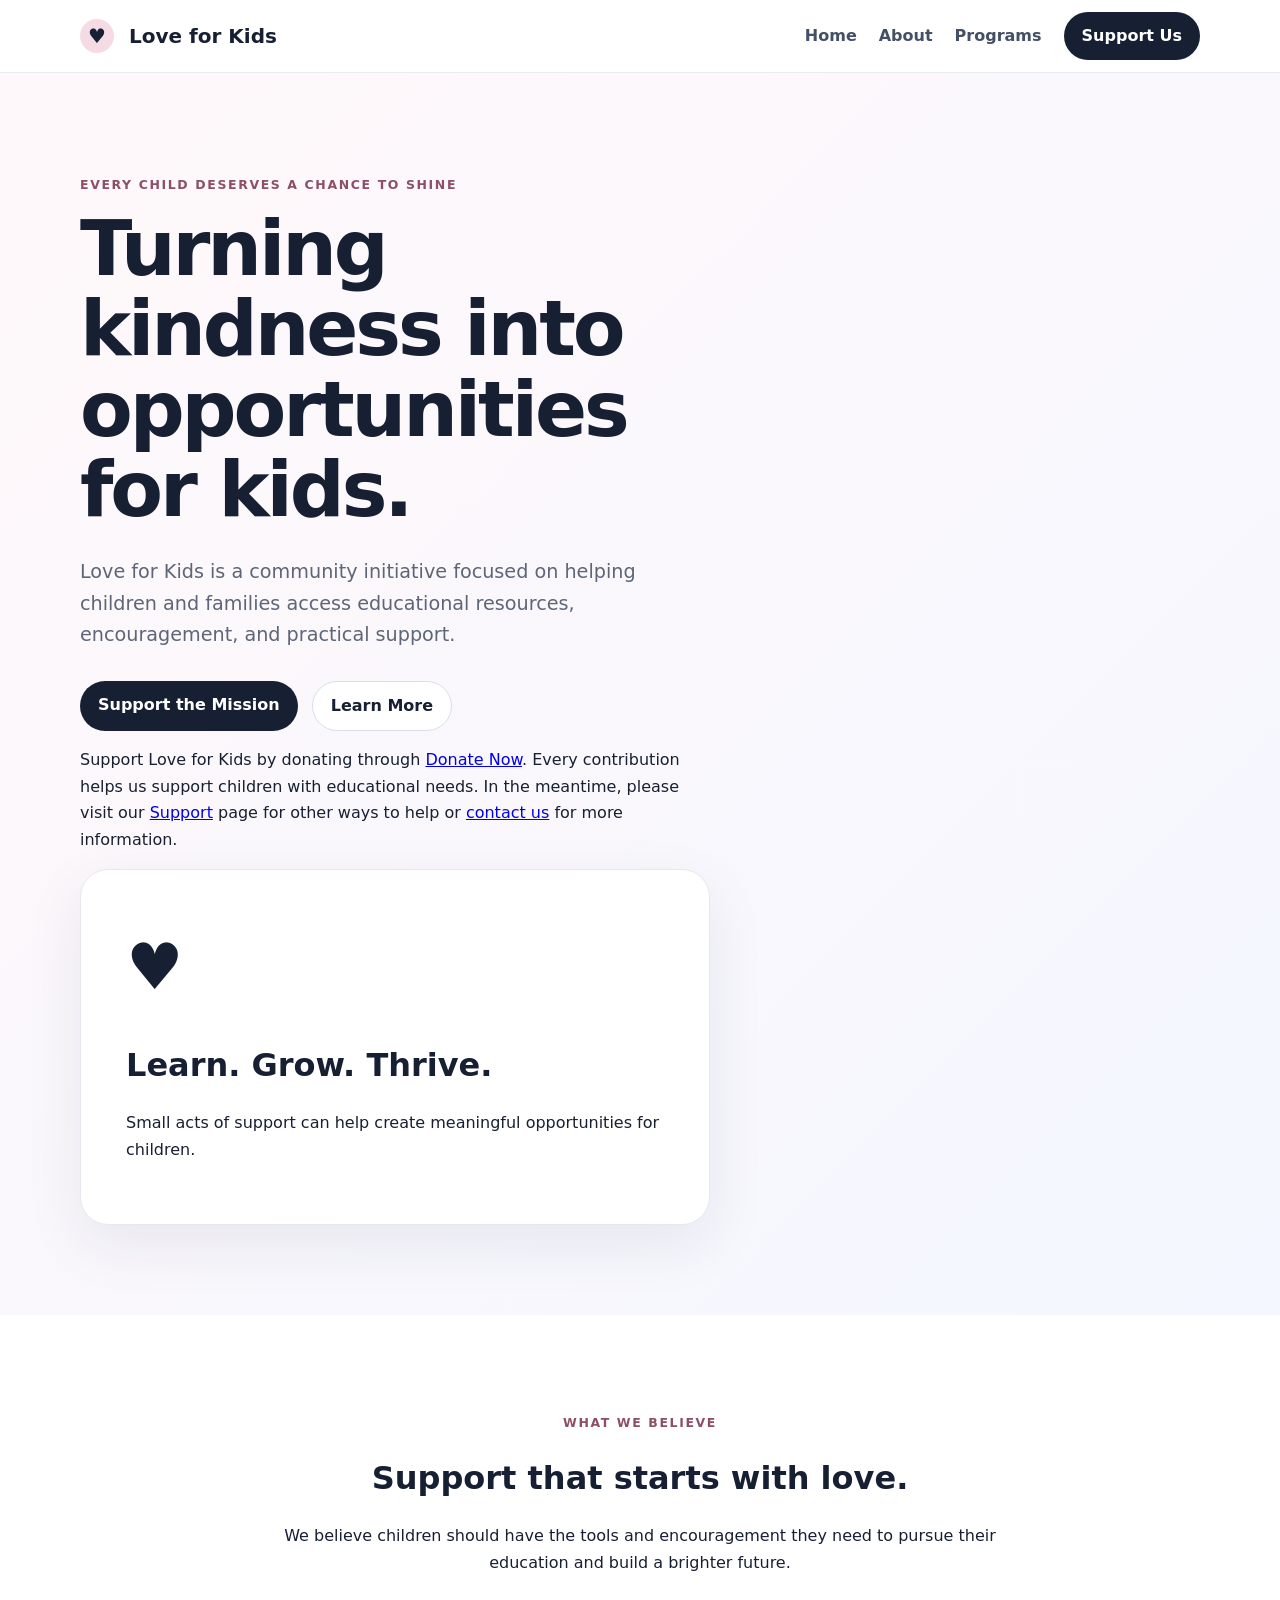
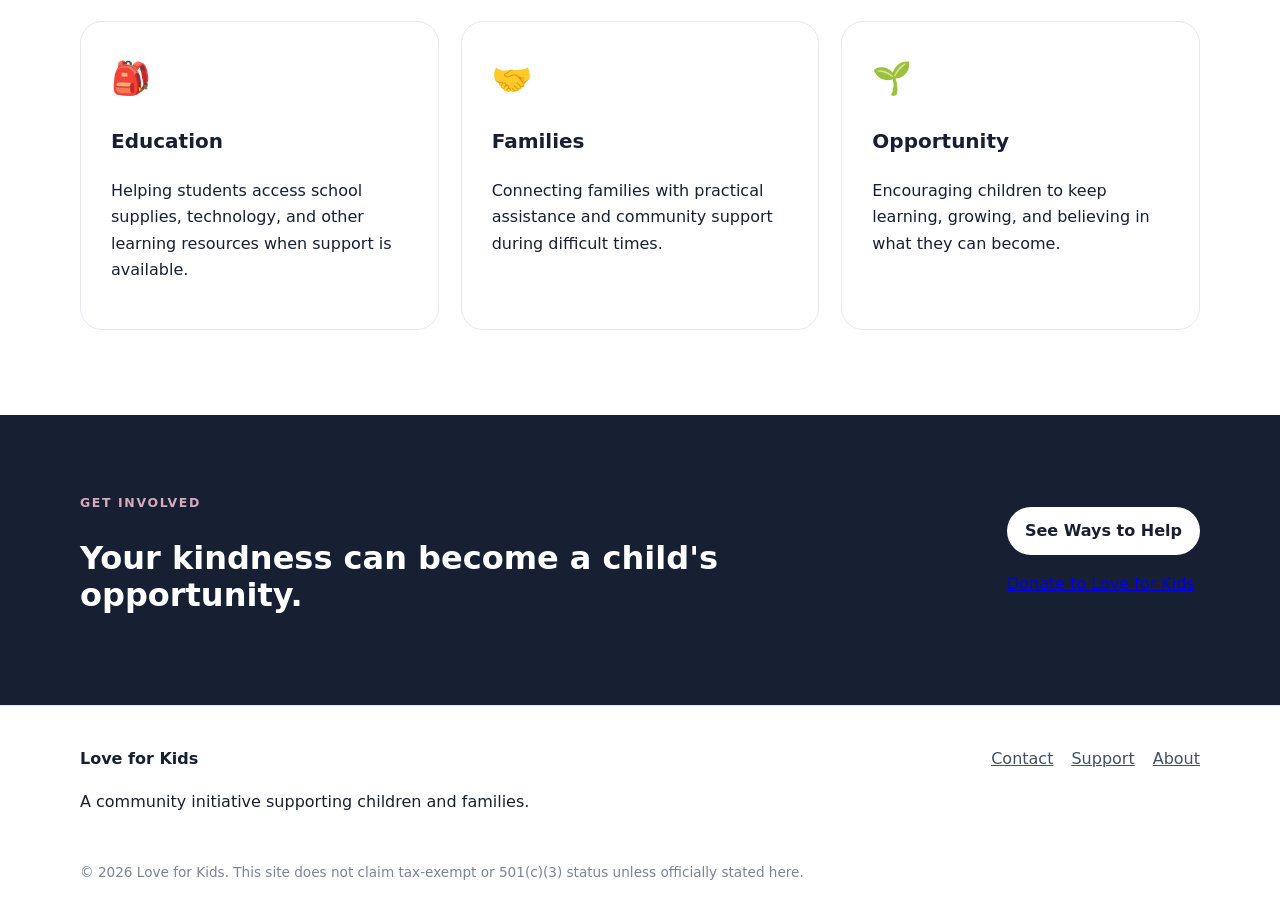
==== index.html @ 6448285d "Revise donation note for clarity and engagement Updated donation note to provide clearer information" ====
<!doctype html>
<html lang="en">
<head>
  <meta charset="utf-8">
  <meta name="viewport" content="width=device-width, initial-scale=1">
  <title>Love for Kids | Helping Children Learn, Grow & Thrive</title>
  <meta name="description" content="Love for Kids is a community initiative supporting children and families with educational resources and practical assistance.">
  <link rel="stylesheet" href="styles.css">
</head>
<body>
<header class="site-header">
  <div class="container nav">
    <a class="brand" href="index.html"><span class="heart">♥</span> Love for Kids</a>
    <nav>
      <a href="index.html">Home</a>
      <a href="about.html">About</a>
      <a href="programs.html">Programs</a>
      <a class="nav-button" href="support.html">Support Us</a>
    </nav>
  </div>
</header>

<main>
<section class="hero">
  <div class="container hero-grid">
    <div>
      <p class="eyebrow">Every child deserves a chance to shine</p>
      <h1>Turning kindness into opportunities for kids.</h1>
      <p class="lead">Love for Kids is a community initiative focused on helping children and families access educational resources, encouragement, and practical support.</p>
      <div class="actions">
        <a class="button" href="support.html">Support the Mission</a>
        <a class="button secondary" href="about.html">Learn More</a>
      </div>
      <p class="donation-note small" aria-live="polite">
  Support Love for Kids by donating through
  <a href="https://app.chime.com/link/qr?u=April-Hood-18" target="_blank" rel="noopener noreferrer">Donate Now</a>.
  Every contribution helps us support children with educational needs.
  In the meantime, please visit our <a href="support.html">Support</a> page for other ways to help or
  <a href="contact.html">contact us</a> for more information.
</p>
    <div class="hero-card">
      <div class="big-heart">♥</div>
      <h2>Learn. Grow. Thrive.</h2>
      <p>Small acts of support can help create meaningful opportunities for children.</p>
    </div>
  </div>
</section>

<section class="section">
  <div class="container">
    <div class="section-heading">
      <p class="eyebrow">What we believe</p>
      <h2>Support that starts with love.</h2>
      <p>We believe children should have the tools and encouragement they need to pursue their education and build a brighter future.</p>
    </div>
    <div class="cards">
      <article><span class="icon">🎒</span><h3>Education</h3><p>Helping students access school supplies, technology, and other learning resources when support is available.</p></article>
      <article><span class="icon">🤝</span><h3>Families</h3><p>Connecting families with practical assistance and community support during difficult times.</p></article>
      <article><span class="icon">🌱</span><h3>Opportunity</h3><p>Encouraging children to keep learning, growing, and believing in what they can become.</p></article>
    </div>
  </div>
</section>

<section class="banner">
  <div class="container banner-inner">
    <div><p class="eyebrow">Get involved</p><h2>Your kindness can become a child's opportunity.</h2></div>
    <div>
      <a class="button light" href="support.html">See Ways to Help</a>
      <p class="donation-note small"><a href= https://app.chime.com/link/qr?u=April-Hood-18 target="_blank">
  Donate to Love for Kids
</a> </p>
    </div>
  </div>
</section>
</main>

<footer>
  <div class="container footer-grid">
    <div><strong>Love for Kids</strong><p>A community initiative supporting children and families.</p></div>
    <div><a href="contact.html">Contact</a><a href="support.html">Support</a><a href="about.html">About</a></div>
  </div>
  <div class="container legal">© 2026 Love for Kids. This site does not claim tax-exempt or 501(c)(3) status unless officially stated here.</div>
</footer>
</body>
</html>
---- styles.css ----
*{box-sizing:border-box}body{margin:0;font-family:Inter,system-ui,-apple-system,BlinkMacSystemFont,"Segoe UI",sans-serif;color:#172033;background:#fff;line-height:1.65}.container{width:min(1120px,92%);margin:auto}.narrow{max-width:820px}.site-header{position:sticky;top:0;background:rgba(255,255,255,.96);border-bottom:1px solid #e8ebf0;z-index:5}.nav{min-height:72px;display:flex;align-items:center;justify-content:space-between;gap:25px}.brand{font-size:1.25rem;font-weight:800;color:#172033;text-decoration:none}.heart{display:inline-grid;place-items:center;width:34px;height:34px;border-radius:50%;background:#f5dbe3;margin-right:8px}nav{display:flex;align-items:center;gap:22px}nav a{color:#445066;text-decoration:none;font-weight:600}.nav-button,.button{display:inline-block;background:#172033;color:white!important;padding:11px 18px;border-radius:999px;text-decoration:none;font-weight:800}.hero{padding:90px 0;background:linear-gradient(135deg,#fff8fa,#f4f7ff)}.hero-grid{display:grid;grid-template-columns:1.2fr .8fr;gap:70px;align-items:center}h1{font-size:clamp(2.6rem,6vw,5rem);line-height:1.05;margin:10px 0 25px;letter-spacing:-.04em}h2{font-size:2rem;line-height:1.15}h3{font-size:1.25rem}.lead{font-size:1.2rem;color:#5c6678;max-width:720px}.eyebrow{text-transform:uppercase;letter-spacing:.13em;font-weight:800;font-size:.78rem;color:#8c4f67}.actions{display:flex;gap:14px;margin-top:30px;flex-wrap:wrap}.secondary{background:white;color:#172033!important;border:1px solid #d9dee8}.hero-card{background:white;border:1px solid #e5e8ef;border-radius:28px;padding:45px;box-shadow:0 20px 60px rgba(30,40,70,.08)}.big-heart{font-size:4rem}.section{padding:85px 0}.section-heading{text-align:center;max-width:720px;margin:0 auto 45px}.cards{display:grid;grid-template-columns:repeat(3,1fr);gap:22px}.cards article,.support-box,.contact-card{border:1px solid #e5e8ef;border-radius:22px;padding:30px;background:#fff}.icon{font-size:2rem}.banner{padding:65px 0;background:#172033;color:#fff}.banner-inner{display:flex;align-items:center;justify-content:space-between;gap:30px}.banner .eyebrow{color:#d9a8bb}.banner h2{max-width:700px}.light{background:#fff;color:#172033!important}.page-hero{padding:80px 0;background:#f7f8fb}.page-hero h1{font-size:clamp(2.6rem,5vw,4.4rem)}.support-box{margin-bottom:22px}.disabled{opacity:.55;cursor:not-allowed}.notice{padding:20px;border-left:4px solid #8c4f67;background:#faf4f6;margin-top:25px}li{margin:10px 0}footer{border-top:1px solid #e8ebf0;padding:40px 0}.footer-grid{display:flex;justify-content:space-between;gap:30px}.footer-grid a{margin-left:18px;color:#445066}.legal{margin-top:30px;color:#7b8494;font-size:.85rem}@media(max-width:800px){.nav{align-items:flex-start;padding:15px 0}.nav nav{gap:10px;flex-wrap:wrap;justify-content:flex-end}nav a{font-size:.9rem}.hero{padding:60px 0}.hero-grid,.cards{grid-template-columns:1fr}.banner-inner,.footer-grid{display:block}.footer-grid a{margin:0 18px 0 0}.hero-card{padding:30px}}
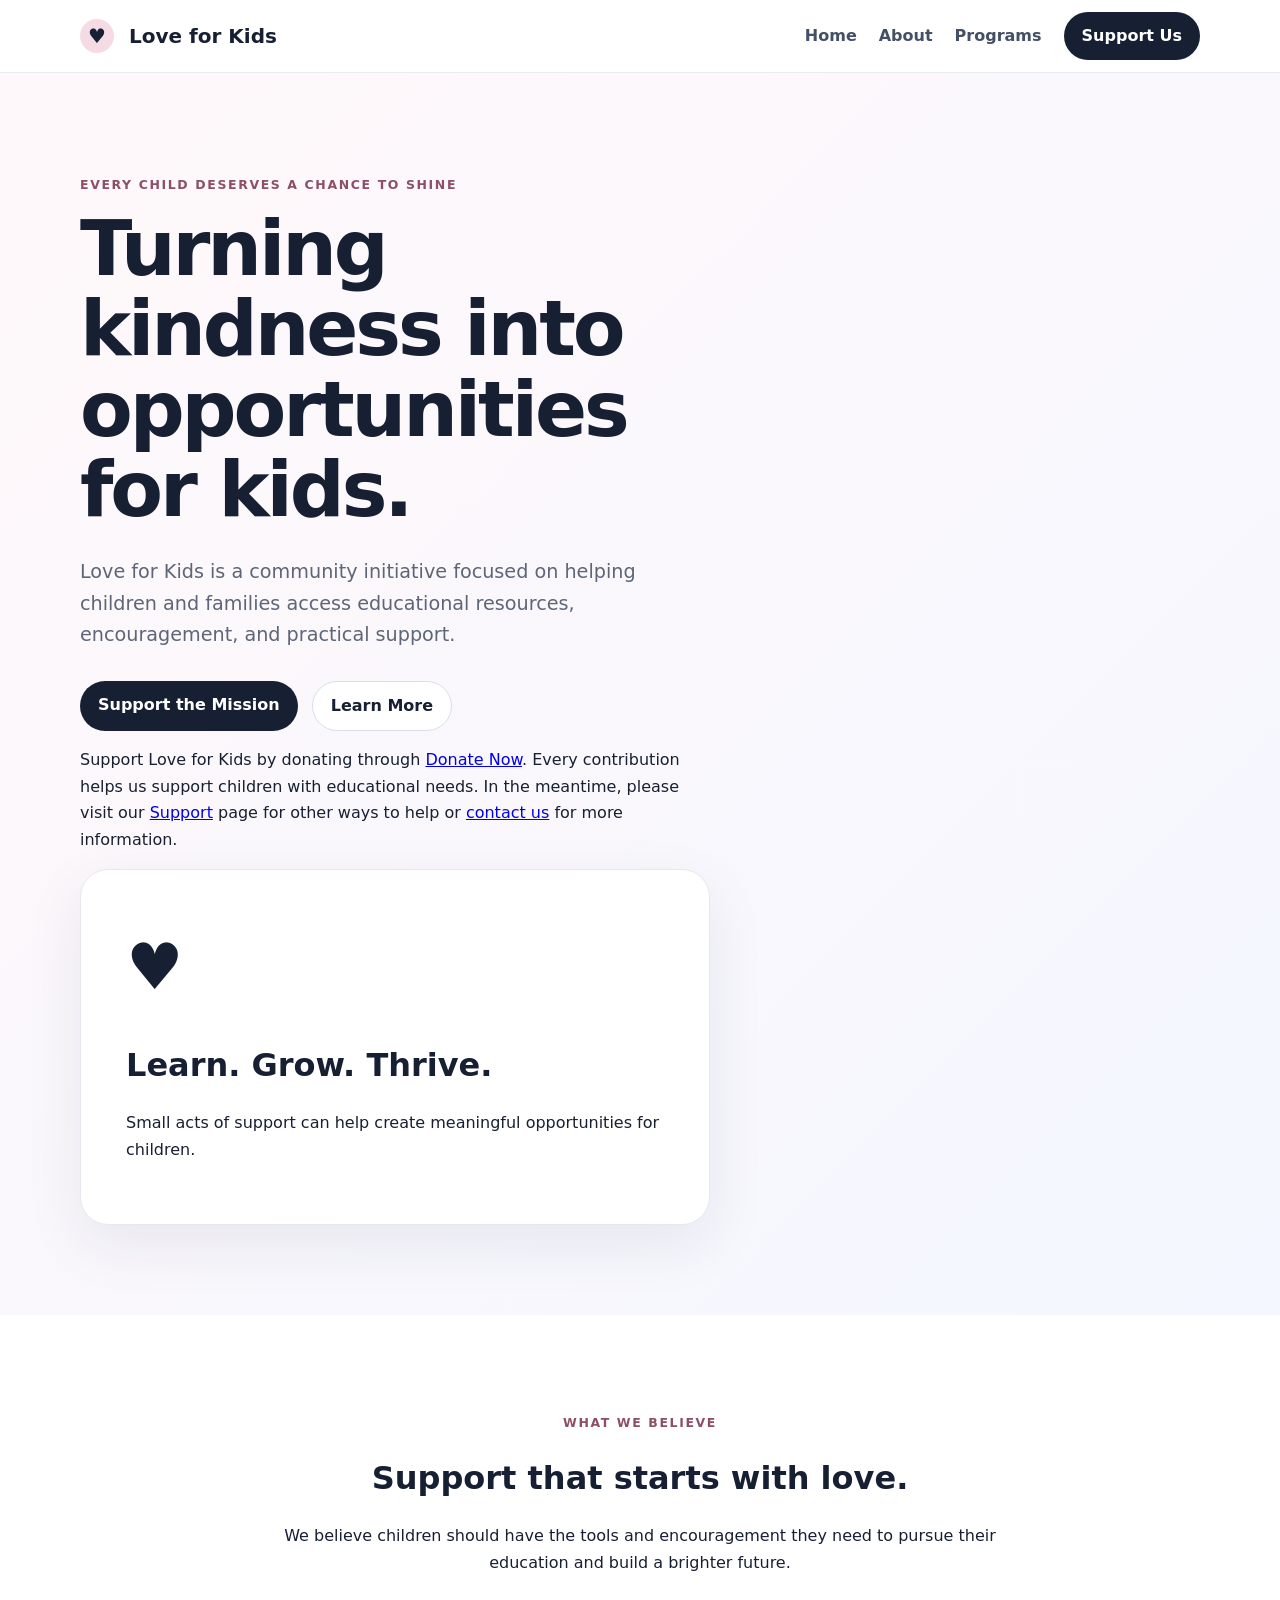
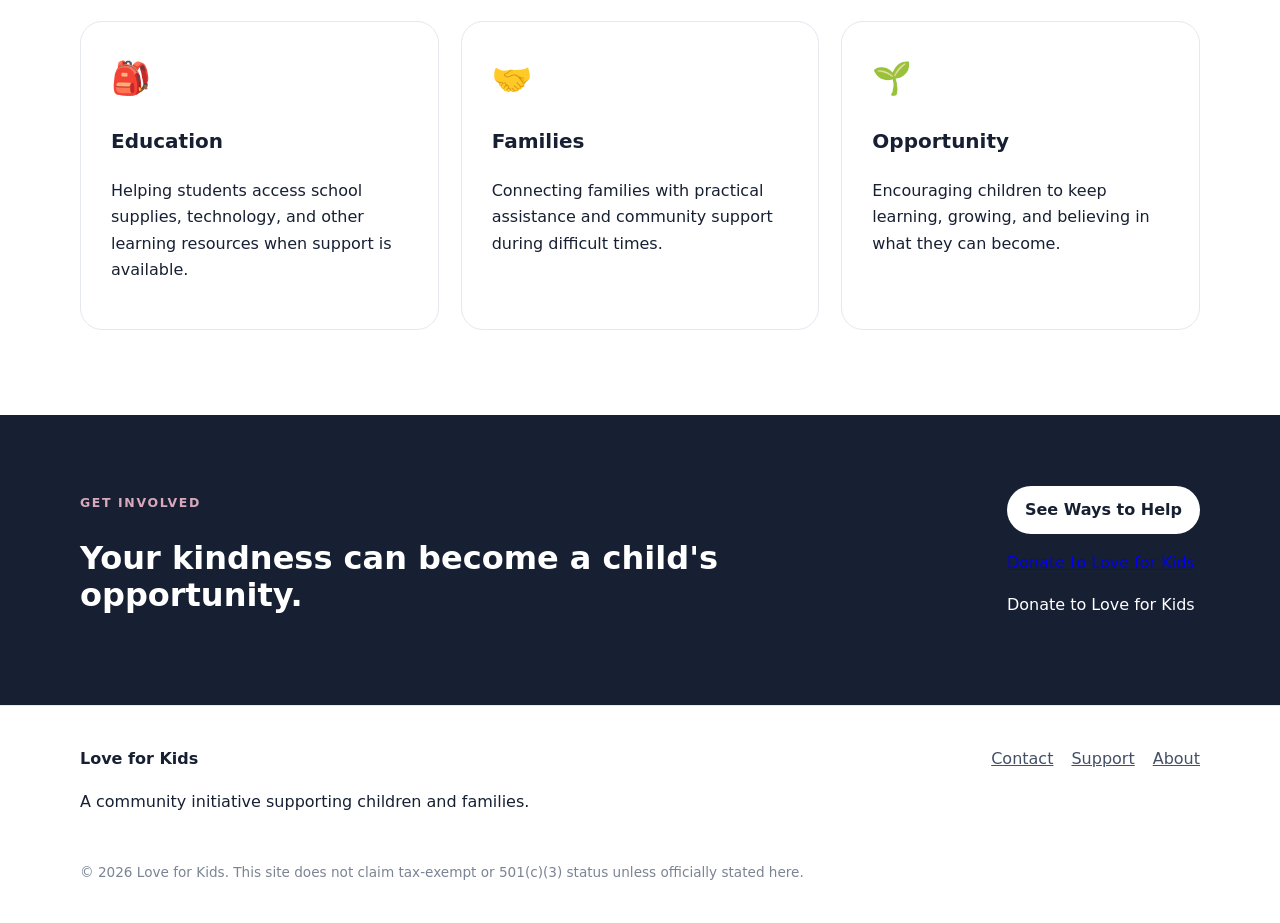
==== commit 7cafc8fc: "Update index.html" ====
--- a/index.html
+++ b/index.html
@@ -66,7 +66,11 @@
     <div><p class="eyebrow">Get involved</p><h2>Your kindness can become a child's opportunity.</h2></div>
     <div>
       <a class="button light" href="support.html">See Ways to Help</a>
-      <p class="donation-note small"><a href= https://app.chime.com/link/qr?u=April-Hood-18 target="_blank">
+      <p class="donation-note small">
+  <a href="https://app.chime.com/link/qr?u=April-Hood-18" target="_blank" rel="noopener noreferrer">
+    Donate to Love for Kids
+  </a>
+</p>
   Donate to Love for Kids
 </a> </p>
     </div>
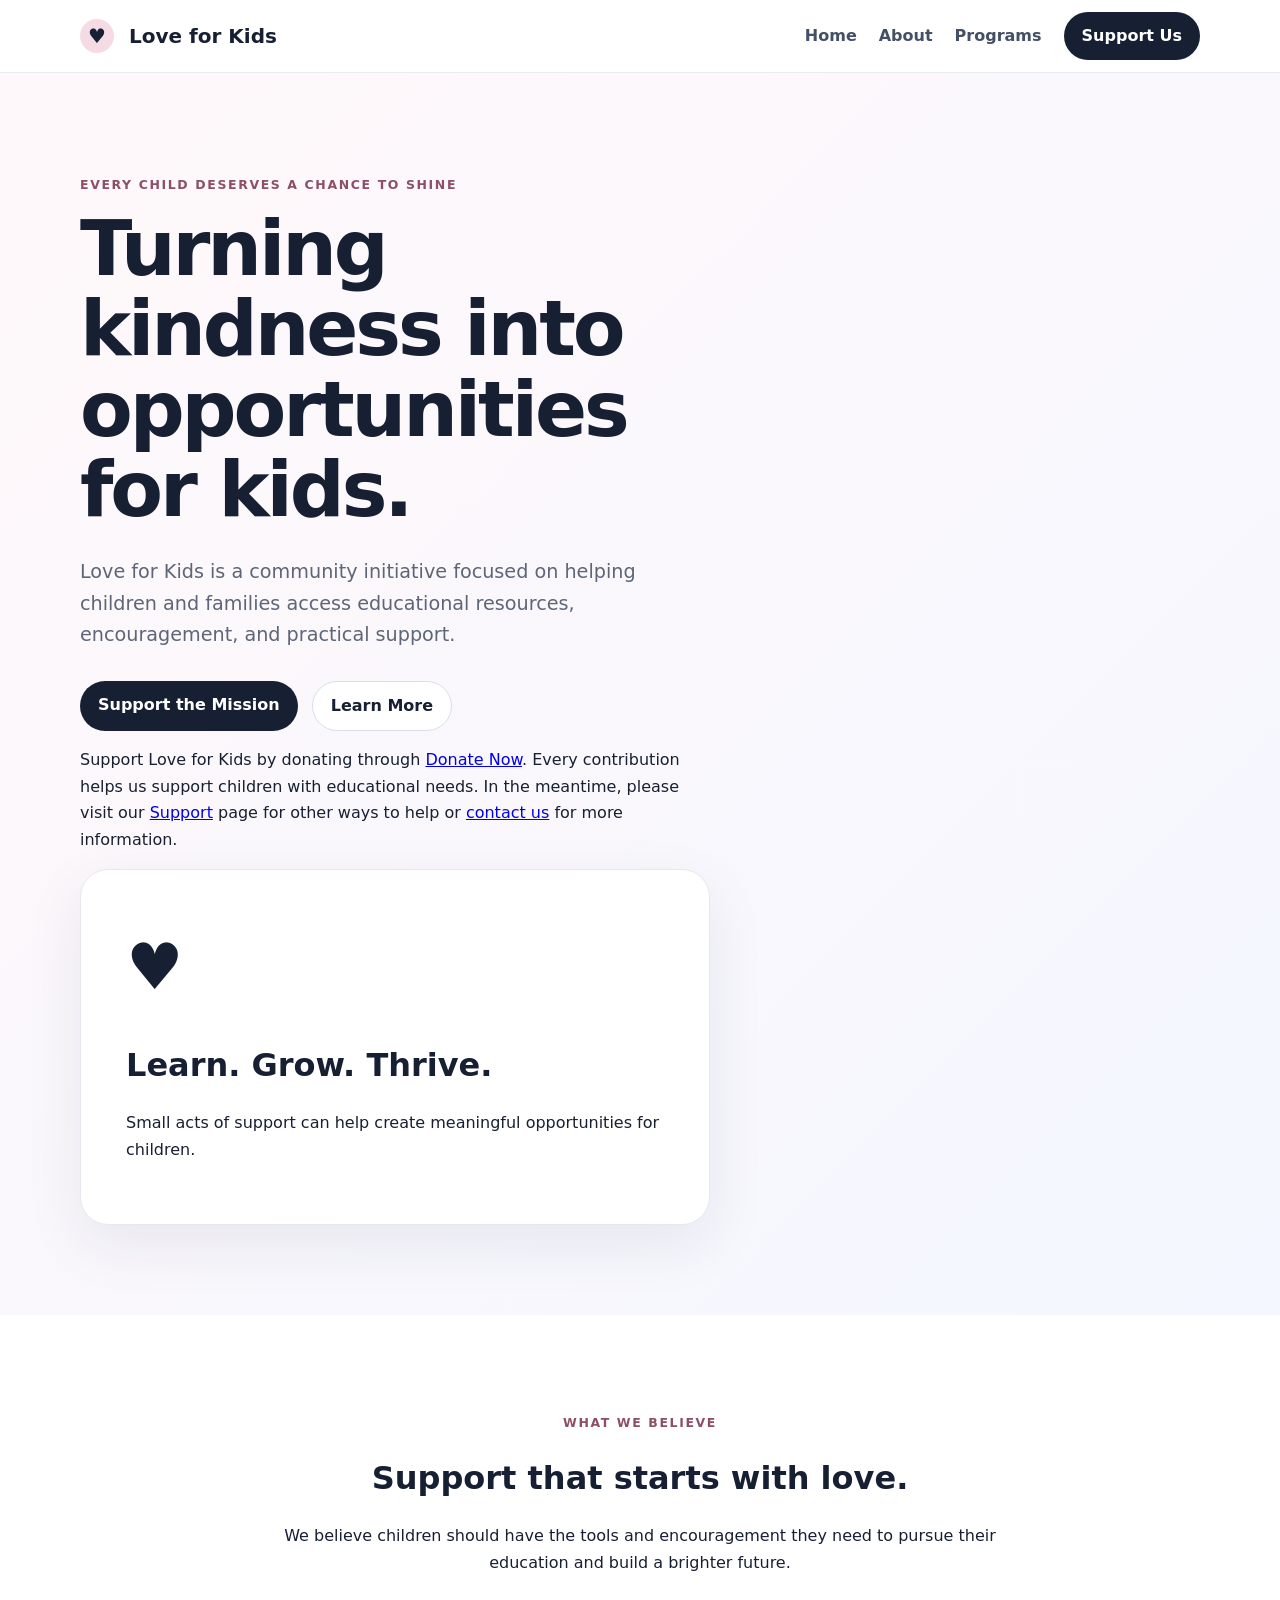
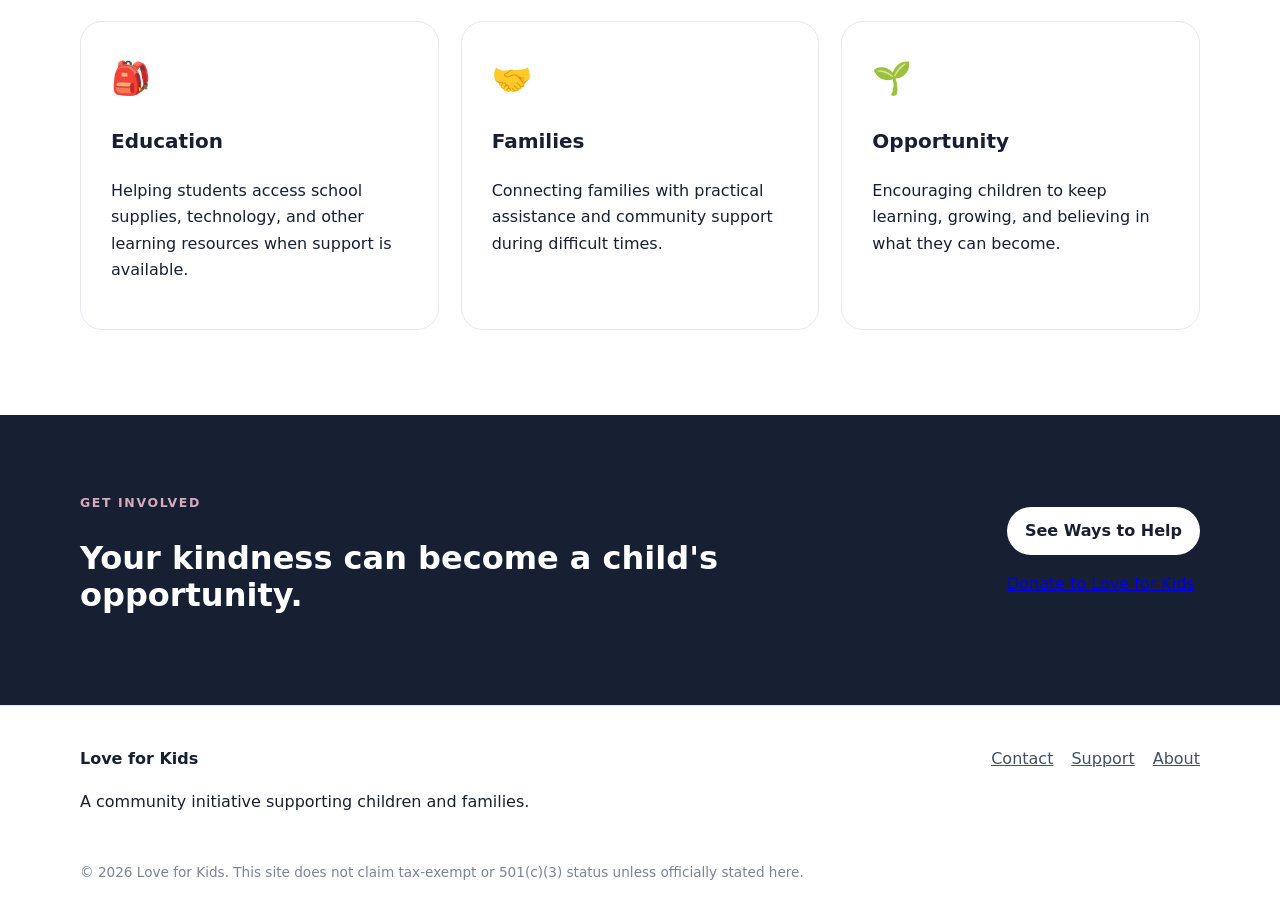
==== commit 13c9bf80: "Fix indentation and formatting in index.html" ====
--- a/index.html
+++ b/index.html
@@ -68,9 +68,9 @@
       <a class="button light" href="support.html">See Ways to Help</a>
       <p class="donation-note small">
   <a href="https://app.chime.com/link/qr?u=April-Hood-18" target="_blank" rel="noopener noreferrer">
-    Donate to Love for Kids
-  </a>
-</p>
+    
+  
+
   Donate to Love for Kids
 </a> </p>
     </div>
